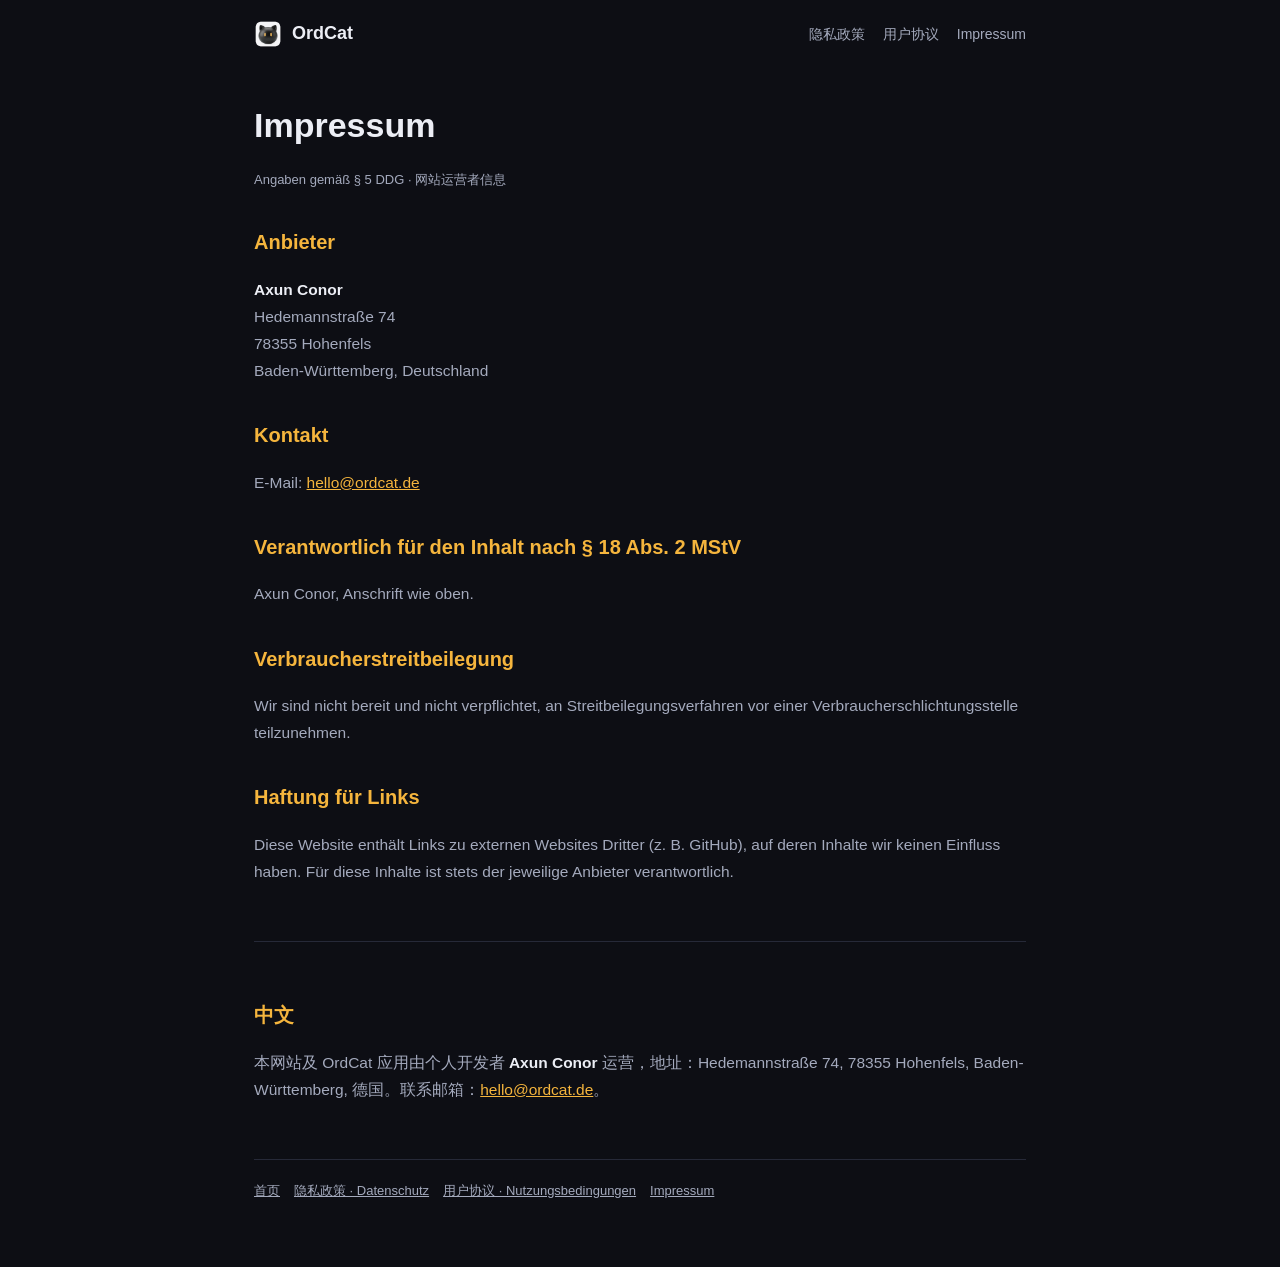
==== impressum.html @ ce361f58 "Fix street name" ====
<!doctype html>
<html lang="zh-CN"><head><meta charset="utf-8"><meta name="viewport" content="width=device-width, initial-scale=1">
<title>Impressum · OrdCat</title><link rel="icon" href="favicon.png"><link rel="stylesheet" href="legal.css"></head>
<body><div class="wrap">
<nav><a class="brand" href="./"><img src="icon.png" alt="">OrdCat</a><span><a href="privacy.html">隐私政策</a><a href="terms.html">用户协议</a><a href="impressum.html">Impressum</a></span></nav>
<h1>Impressum</h1>
<p class="date">Angaben gemäß § 5 DDG · 网站运营者信息</p>
<h2>Anbieter</h2>
<p><b>Axun Conor</b><br>Hedemannstraße 74<br>78355 Hohenfels<br>Baden-Württemberg, Deutschland</p>
<h2>Kontakt</h2>
<p>E-Mail: <a href="mailto:hello@ordcat.de">hello@ordcat.de</a></p>
<h2>Verantwortlich für den Inhalt nach § 18 Abs. 2 MStV</h2>
<p>Axun Conor, Anschrift wie oben.</p>
<h2>Verbraucherstreitbeilegung</h2>
<p>Wir sind nicht bereit und nicht verpflichtet, an Streitbeilegungsverfahren vor einer Verbraucherschlichtungsstelle teilzunehmen.</p>
<h2>Haftung für Links</h2>
<p>Diese Website enthält Links zu externen Websites Dritter (z. B. GitHub), auf deren Inhalte wir keinen Einfluss haben. Für diese Inhalte ist stets der jeweilige Anbieter verantwortlich.</p>
<hr>
<h2>中文</h2>
<p>本网站及 OrdCat 应用由个人开发者 <b>Axun Conor</b> 运营，地址：Hedemannstraße 74, 78355 Hohenfels, Baden-Württemberg, 德国。联系邮箱：<a href="mailto:hello@ordcat.de">hello@ordcat.de</a>。</p>

<footer><a href="./">首页</a><a href="privacy.html">隐私政策 · Datenschutz</a><a href="terms.html">用户协议 · Nutzungsbedingungen</a><a href="impressum.html">Impressum</a></footer>
</div></body></html>
---- legal.css ----
:root{--bg:#0d0e14;--card:#161822;--line:#262938;--fg:#eceef5;--mute:#a4aabd;--amber:#f5b53d}
*{box-sizing:border-box}body{margin:0;background:var(--bg);color:var(--fg);font:15.5px/1.75 -apple-system,BlinkMacSystemFont,"PingFang SC","Hiragino Sans GB","Microsoft YaHei",sans-serif;-webkit-font-smoothing:antialiased}
.wrap{max-width:820px;margin:0 auto;padding:0 24px 64px}
nav{display:flex;align-items:center;justify-content:space-between;height:68px}
nav a{color:var(--mute);text-decoration:none;font-size:14px;margin-left:18px}
.brand{display:flex;align-items:center;gap:10px;font-weight:700;font-size:18px;color:var(--fg)!important;margin:0!important}
.brand img{width:28px;height:28px;border-radius:8px}
h1{font-size:34px;margin:28px 0 4px}h2{font-size:20px;margin:34px 0 8px;color:var(--amber)}h3{font-size:16px;margin:22px 0 6px}
p,li{color:var(--mute)}b,strong{color:var(--fg)}a{color:var(--amber)}
.date{color:var(--mute);font-size:13px}
.lang{display:inline-block;margin:6px 0 0;font-size:14px}.lang a{margin-right:14px}
hr{border:0;border-top:1px solid var(--line);margin:56px 0}
table{border-collapse:collapse;width:100%;font-size:14px;margin:10px 0}td,th{border:1px solid var(--line);padding:8px 10px;text-align:left;vertical-align:top;color:var(--mute)}th{color:var(--fg);background:var(--card)}
footer{color:var(--mute);font-size:13px;margin-top:56px;border-top:1px solid var(--line);padding-top:20px}footer a{color:var(--mute);margin-right:14px}
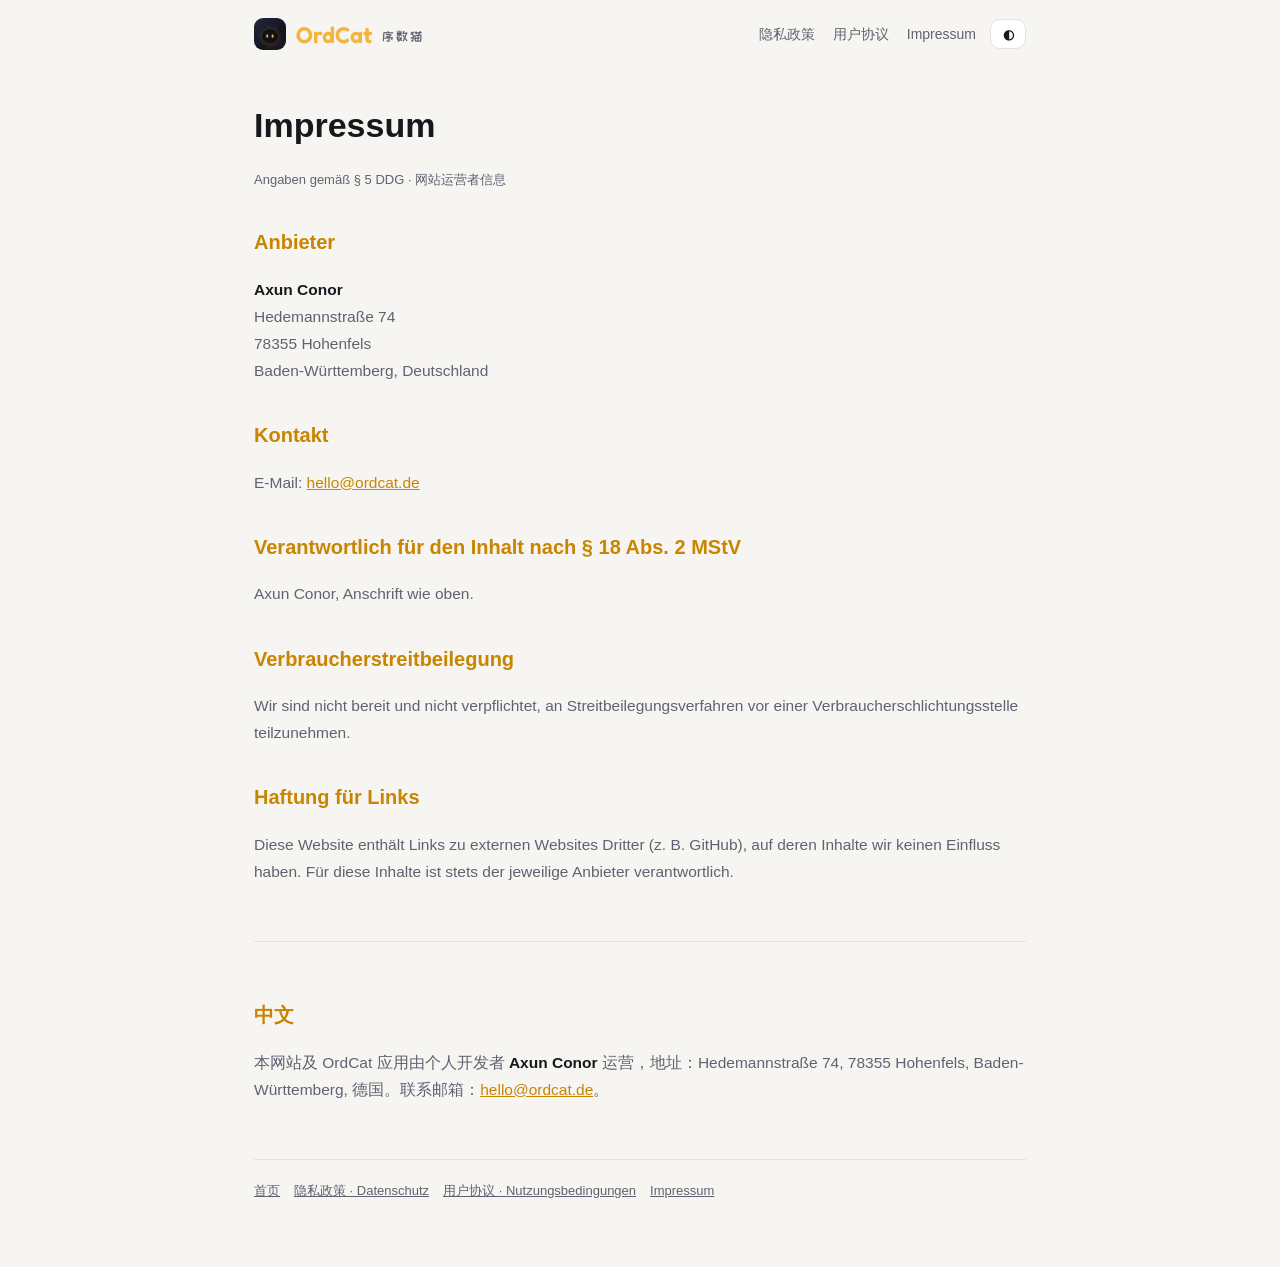
==== commit 9f20d740: "Logo, live cat, i18n, theme" ====
--- a/impressum.html
+++ b/impressum.html
@@ -1,8 +1,8 @@
 <!doctype html>
 <html lang="zh-CN"><head><meta charset="utf-8"><meta name="viewport" content="width=device-width, initial-scale=1">
-<title>Impressum · OrdCat</title><link rel="icon" href="favicon.png"><link rel="stylesheet" href="legal.css"></head>
+<title>Impressum · OrdCat</title><link rel="icon" href="favicon.png"><link rel="stylesheet" href="legal.css"><script src="theme.js"></script></head>
 <body><div class="wrap">
-<nav><a class="brand" href="./"><img src="icon.png" alt="">OrdCat</a><span><a href="privacy.html">隐私政策</a><a href="terms.html">用户协议</a><a href="impressum.html">Impressum</a></span></nav>
+<nav><a class="brand" href="./"><img src="icon.png" alt="OrdCat"><span class="wm">OrdCat</span><span class="cn">序数猫</span></a><span><a href="privacy.html">隐私政策</a><a href="terms.html">用户协议</a><a href="impressum.html">Impressum</a><button class="tg" id="themeBtn" onclick="ocCycleTheme()">◐</button></span></nav>
 <h1>Impressum</h1>
 <p class="date">Angaben gemäß § 5 DDG · 网站运营者信息</p>
 <h2>Anbieter</h2>
--- a/legal.css
+++ b/legal.css
@@ -1,10 +1,17 @@
-:root{--bg:#0d0e14;--card:#161822;--line:#262938;--fg:#eceef5;--mute:#a4aabd;--amber:#f5b53d}
+@font-face{font-family:Fredoka;src:url(fredoka.woff2) format("woff2");font-weight:300 700;font-display:swap}
+@font-face{font-family:KuaiLe;src:url(kuaile-logo.woff2) format("woff2");font-display:swap}
+:root,[data-theme=dark]{--bg:#0d0e14;--card:#161822;--line:#262938;--fg:#eceef5;--mute:#a4aabd;--amber:#f5b53d}
+[data-theme=light]{--bg:#f6f5f2;--card:#ffffff;--line:#e6e3dc;--fg:#18181c;--mute:#5f6270;--amber:#c98400}
 *{box-sizing:border-box}body{margin:0;background:var(--bg);color:var(--fg);font:15.5px/1.75 -apple-system,BlinkMacSystemFont,"PingFang SC","Hiragino Sans GB","Microsoft YaHei",sans-serif;-webkit-font-smoothing:antialiased}
 .wrap{max-width:820px;margin:0 auto;padding:0 24px 64px}
 nav{display:flex;align-items:center;justify-content:space-between;height:68px}
 nav a{color:var(--mute);text-decoration:none;font-size:14px;margin-left:18px}
-.brand{display:flex;align-items:center;gap:10px;font-weight:700;font-size:18px;color:var(--fg)!important;margin:0!important}
-.brand img{width:28px;height:28px;border-radius:8px}
+.brand{display:flex;align-items:center;gap:10px;text-decoration:none;margin:0!important}
+.brand img{width:32px;height:32px;border-radius:9px}
+.brand .wm{font-family:Fredoka,sans-serif;font-weight:600;font-size:23px;color:#f5b53d;line-height:1}
+.brand .cn{font-family:KuaiLe,sans-serif;font-size:13px;color:var(--mute);letter-spacing:2px;line-height:1;padding-top:4px}
+.tg{margin-left:14px;height:30px;min-width:36px;border-radius:10px;border:1px solid var(--line);background:var(--card);color:var(--fg);font:600 13px/28px -apple-system,sans-serif;cursor:pointer}
+nav>span{display:flex;align-items:center}
 h1{font-size:34px;margin:28px 0 4px}h2{font-size:20px;margin:34px 0 8px;color:var(--amber)}h3{font-size:16px;margin:22px 0 6px}
 p,li{color:var(--mute)}b,strong{color:var(--fg)}a{color:var(--amber)}
 .date{color:var(--mute);font-size:13px}
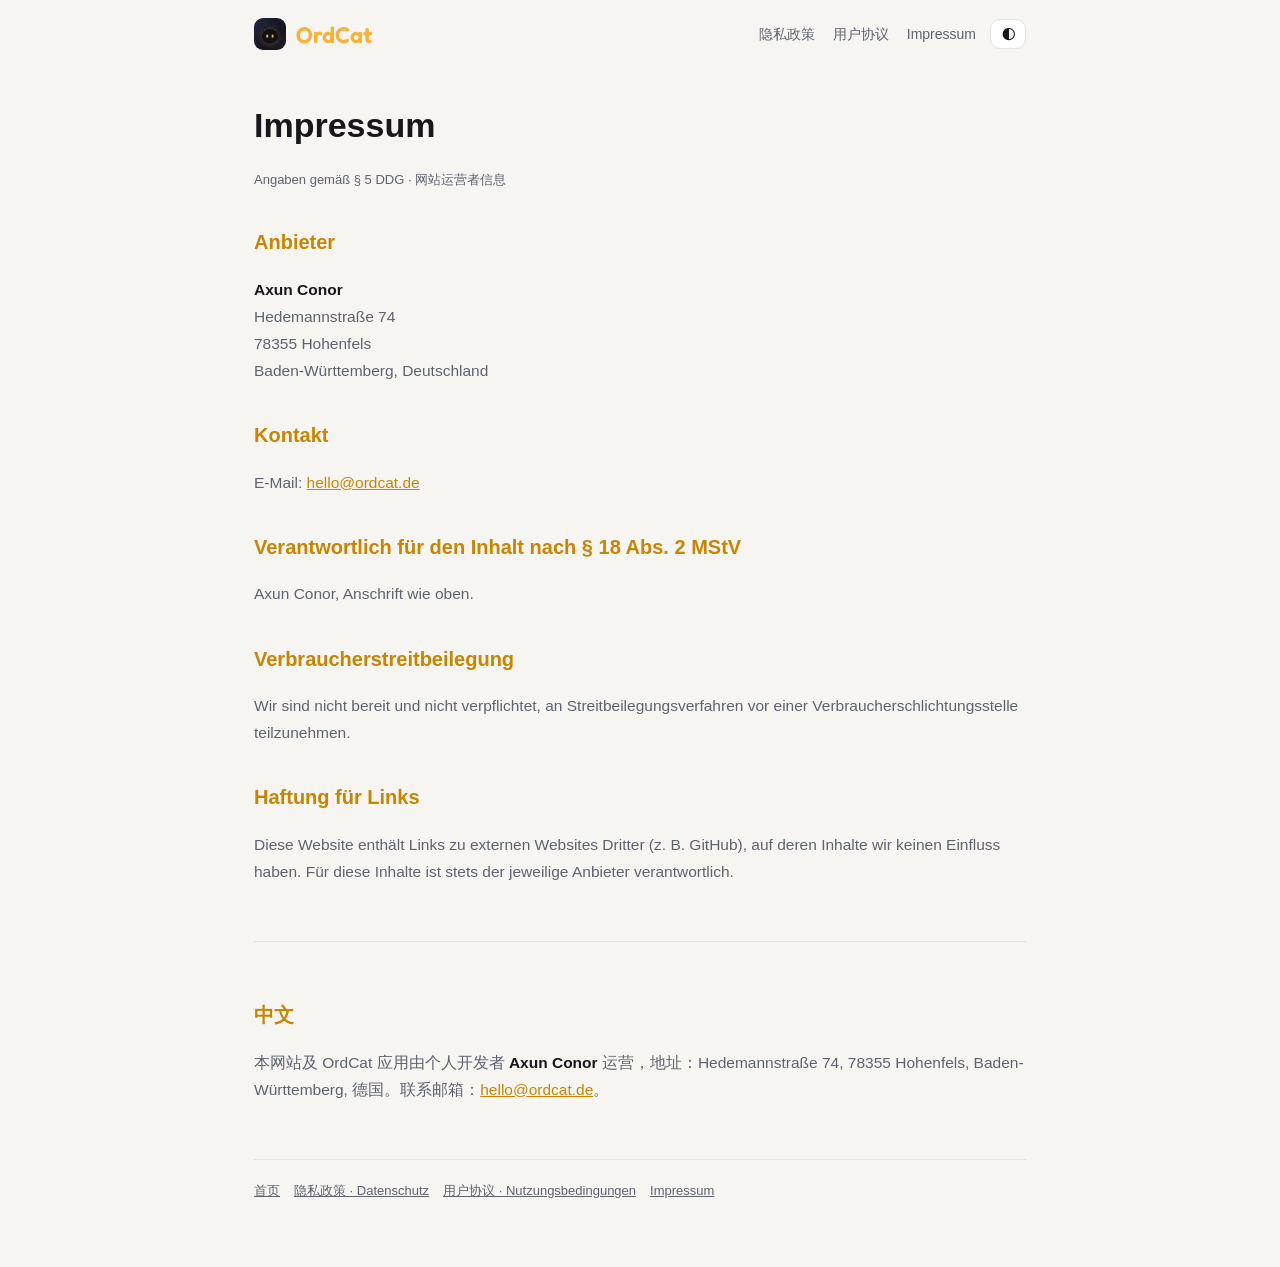
==== commit ea3cd782: "Hero cat matches the app; drop CN subtitle" ====
--- a/impressum.html
+++ b/impressum.html
@@ -2,7 +2,7 @@
 <html lang="zh-CN"><head><meta charset="utf-8"><meta name="viewport" content="width=device-width, initial-scale=1">
 <title>Impressum · OrdCat</title><link rel="icon" href="favicon.png"><link rel="stylesheet" href="legal.css"><script src="theme.js"></script></head>
 <body><div class="wrap">
-<nav><a class="brand" href="./"><img src="icon.png" alt="OrdCat"><span class="wm">OrdCat</span><span class="cn">序数猫</span></a><span><a href="privacy.html">隐私政策</a><a href="terms.html">用户协议</a><a href="impressum.html">Impressum</a><button class="tg" id="themeBtn" onclick="ocCycleTheme()">◐</button></span></nav>
+<nav><a class="brand" href="./"><img src="icon.png" alt="OrdCat"><span class="wm">OrdCat</span></a><span><a href="privacy.html">隐私政策</a><a href="terms.html">用户协议</a><a href="impressum.html">Impressum</a><button class="tg" id="themeBtn" onclick="ocCycleTheme()">◐</button></span></nav>
 <h1>Impressum</h1>
 <p class="date">Angaben gemäß § 5 DDG · 网站运营者信息</p>
 <h2>Anbieter</h2>
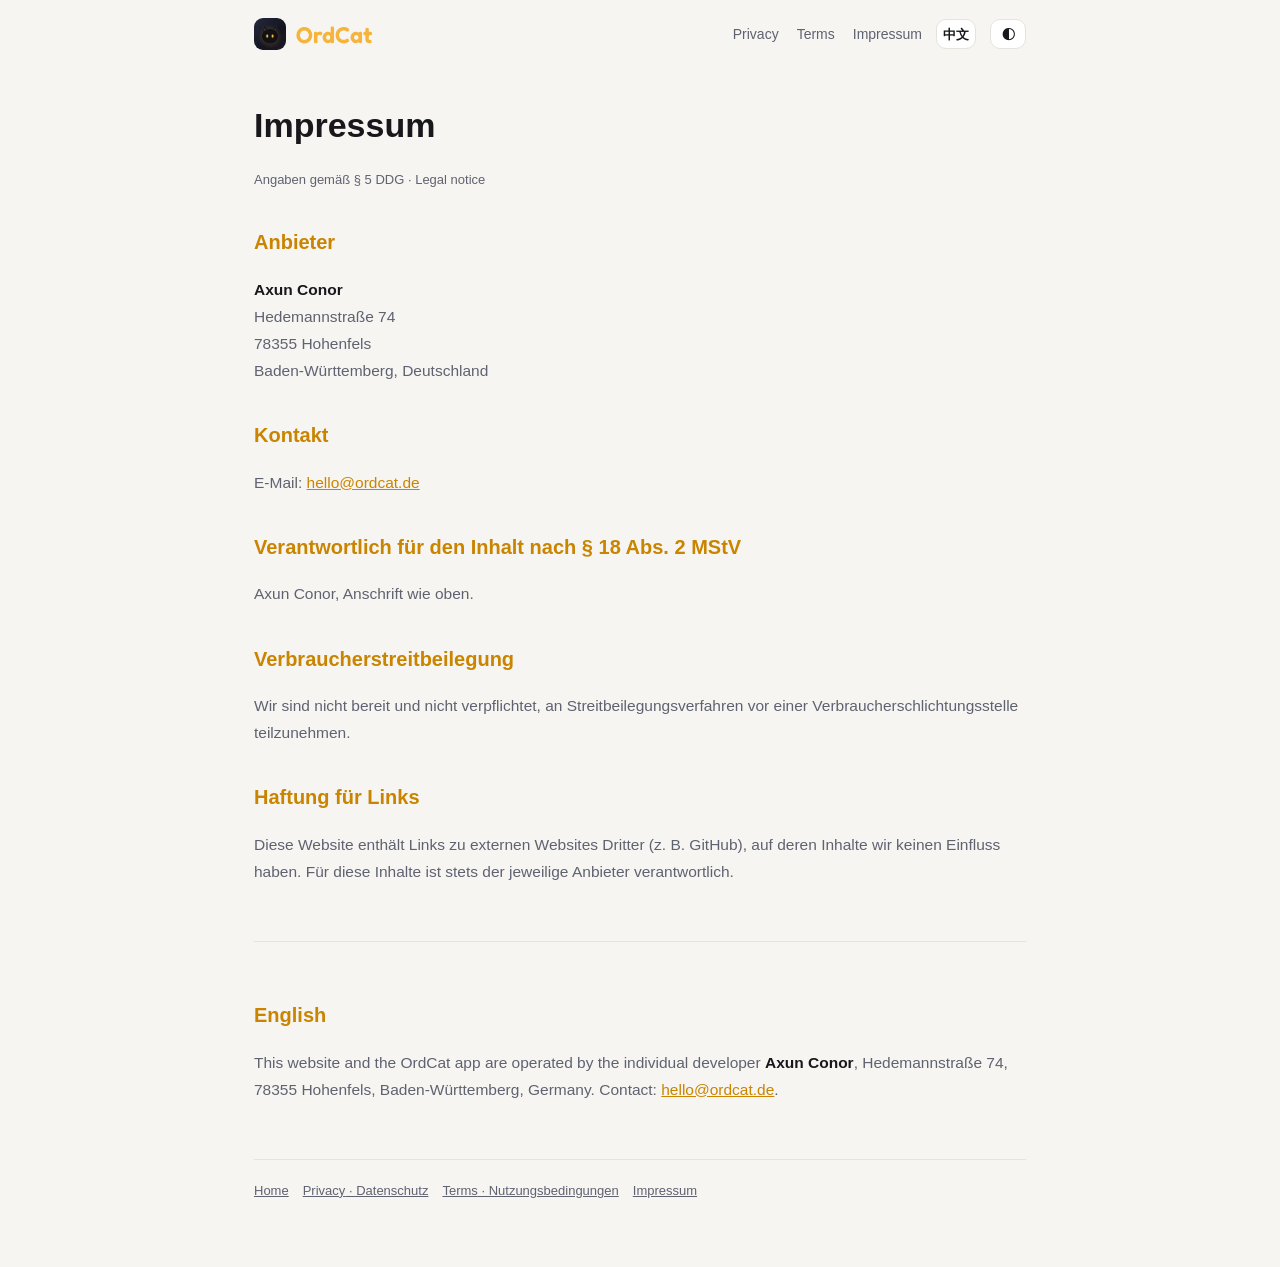
==== commit 23e55afd: "English version: no Chinese; EN legal pages; footer" ====
--- a/impressum.html
+++ b/impressum.html
@@ -1,10 +1,10 @@
 <!doctype html>
 <html lang="zh-CN"><head><meta charset="utf-8"><meta name="viewport" content="width=device-width, initial-scale=1">
-<title>Impressum · OrdCat</title><link rel="icon" href="favicon.png"><link rel="stylesheet" href="legal.css"><script src="theme.js"></script></head>
+<title>Impressum · OrdCat</title><link rel="icon" href="favicon.png"><link rel="stylesheet" href="legal.css"><script>window.OC_I18N={__title:"Impressum · Legal notice · OrdCat"}</script><script src="theme.js"></script></head>
 <body><div class="wrap">
-<nav><a class="brand" href="./"><img src="icon.png" alt="OrdCat"><span class="wm">OrdCat</span></a><span><a href="privacy.html">隐私政策</a><a href="terms.html">用户协议</a><a href="impressum.html">Impressum</a><button class="tg" id="themeBtn" onclick="ocCycleTheme()">◐</button></span></nav>
+<nav><a class="brand" href="./"><img src="icon.png" alt="OrdCat"><span class="wm">OrdCat</span></a><span><a href="privacy.html"><span class="zh">隐私政策</span><span class="en">Privacy</span></a><a href="terms.html"><span class="zh">用户协议</span><span class="en">Terms</span></a><a href="impressum.html">Impressum</a><button class="tg" id="langBtn" onclick="ocToggleLang()">EN</button><button class="tg" id="themeBtn" onclick="ocCycleTheme()">◐</button></span></nav>
 <h1>Impressum</h1>
-<p class="date">Angaben gemäß § 5 DDG · 网站运营者信息</p>
+<p class="date">Angaben gemäß § 5 DDG<span class="zh"> · 网站运营者信息</span><span class="en"> · Legal notice</span></p>
 <h2>Anbieter</h2>
 <p><b>Axun Conor</b><br>Hedemannstraße 74<br>78355 Hohenfels<br>Baden-Württemberg, Deutschland</p>
 <h2>Kontakt</h2>
@@ -15,9 +15,12 @@
 <p>Wir sind nicht bereit und nicht verpflichtet, an Streitbeilegungsverfahren vor einer Verbraucherschlichtungsstelle teilzunehmen.</p>
 <h2>Haftung für Links</h2>
 <p>Diese Website enthält Links zu externen Websites Dritter (z. B. GitHub), auf deren Inhalte wir keinen Einfluss haben. Für diese Inhalte ist stets der jeweilige Anbieter verantwortlich.</p>
-<hr>
+<div class="zh"><hr>
 <h2>中文</h2>
-<p>本网站及 OrdCat 应用由个人开发者 <b>Axun Conor</b> 运营，地址：Hedemannstraße 74, 78355 Hohenfels, Baden-Württemberg, 德国。联系邮箱：<a href="mailto:hello@ordcat.de">hello@ordcat.de</a>。</p>
+<p>本网站及 OrdCat 应用由个人开发者 <b>Axun Conor</b> 运营，地址：Hedemannstraße 74, 78355 Hohenfels, Baden-Württemberg, 德国。联系邮箱：<a href="mailto:hello@ordcat.de">hello@ordcat.de</a>。</p></div>
+<div class="en"><hr>
+<h2>English</h2>
+<p>This website and the OrdCat app are operated by the individual developer <b>Axun Conor</b>, Hedemannstraße 74, 78355 Hohenfels, Baden-Württemberg, Germany. Contact: <a href="mailto:hello@ordcat.de">hello@ordcat.de</a>.</p></div>
 
-<footer><a href="./">首页</a><a href="privacy.html">隐私政策 · Datenschutz</a><a href="terms.html">用户协议 · Nutzungsbedingungen</a><a href="impressum.html">Impressum</a></footer>
+<footer><a href="./"><span class="zh">首页</span><span class="en">Home</span></a><a href="privacy.html"><span class="zh">隐私政策</span><span class="en">Privacy</span> · Datenschutz</a><a href="terms.html"><span class="zh">用户协议</span><span class="en">Terms</span> · Nutzungsbedingungen</a><a href="impressum.html">Impressum</a></footer>
 </div></body></html>
--- a/legal.css
+++ b/legal.css
@@ -19,3 +19,5 @@
 hr{border:0;border-top:1px solid var(--line);margin:56px 0}
 table{border-collapse:collapse;width:100%;font-size:14px;margin:10px 0}td,th{border:1px solid var(--line);padding:8px 10px;text-align:left;vertical-align:top;color:var(--mute)}th{color:var(--fg);background:var(--card)}
 footer{color:var(--mute);font-size:13px;margin-top:56px;border-top:1px solid var(--line);padding-top:20px}footer a{color:var(--mute);margin-right:14px}
+
+html:not([data-lang=en]) .en{display:none!important}[data-lang=en] .zh{display:none!important}
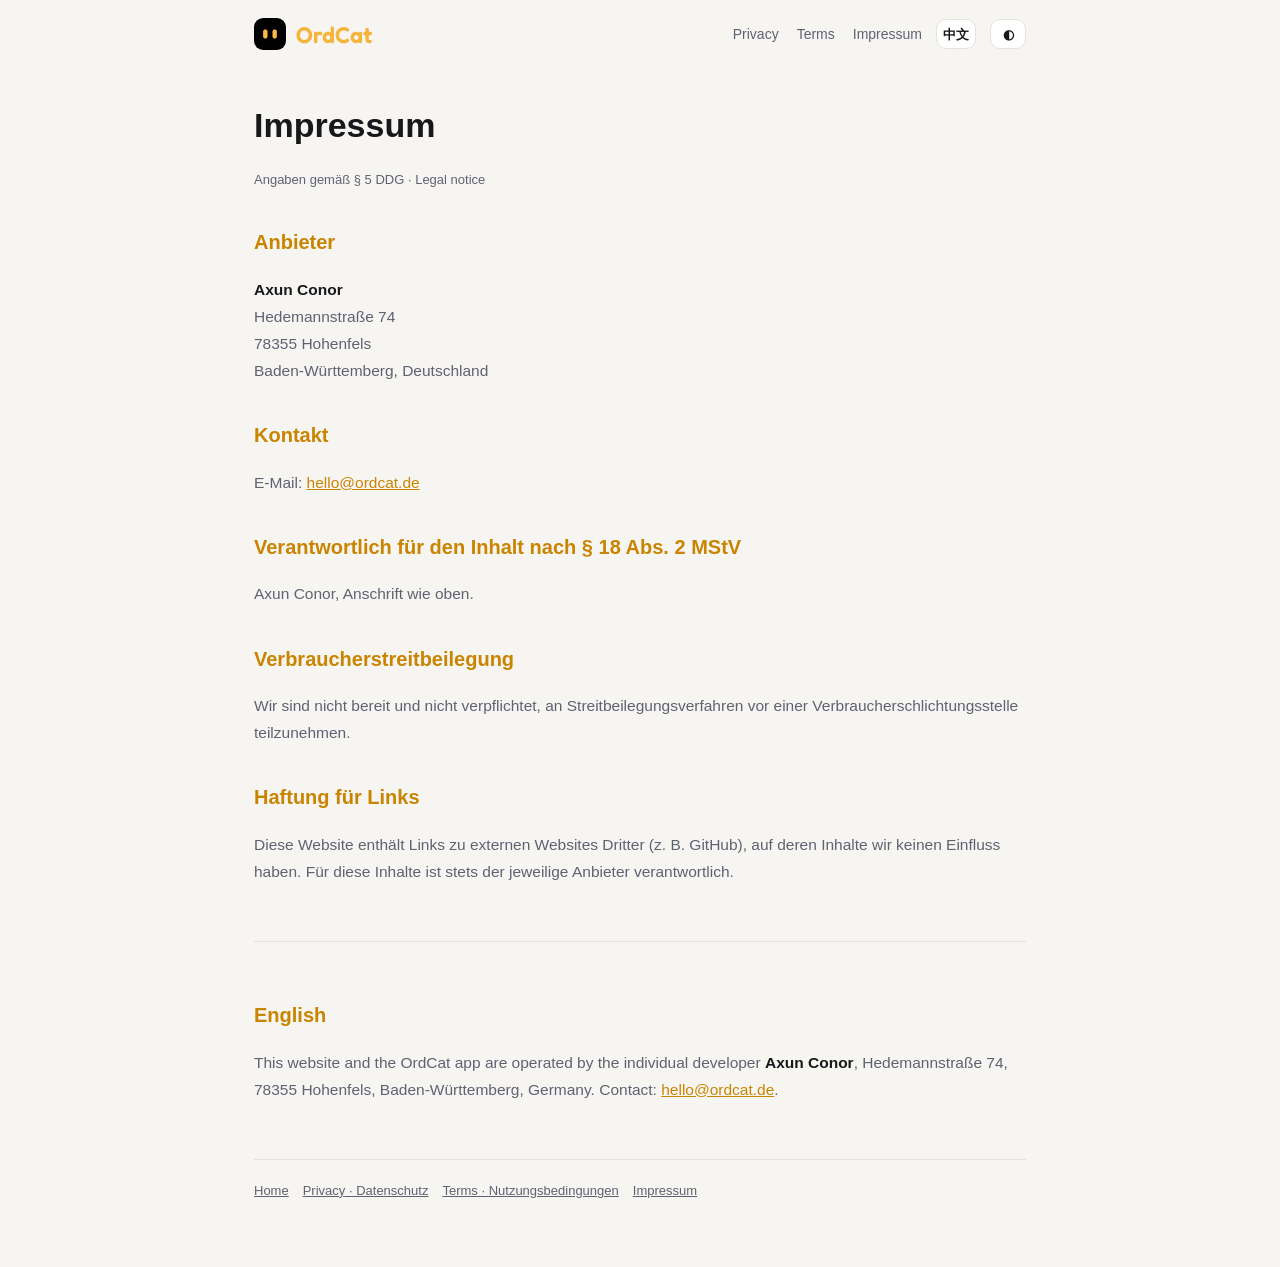
==== commit 1ea55555: "New eyes logo" ====
--- a/impressum.html
+++ b/impressum.html
@@ -1,8 +1,8 @@
 <!doctype html>
 <html lang="zh-CN"><head><meta charset="utf-8"><meta name="viewport" content="width=device-width, initial-scale=1">
-<title>Impressum · OrdCat</title><link rel="icon" href="favicon.png"><link rel="stylesheet" href="legal.css"><script>window.OC_I18N={__title:"Impressum · Legal notice · OrdCat"}</script><script src="theme.js"></script></head>
+<title>Impressum · OrdCat</title><link rel="icon" href="logo.svg" type="image/svg+xml"><link rel="icon" href="favicon.png" sizes="64x64"><link rel="stylesheet" href="legal.css"><script>window.OC_I18N={__title:"Impressum · Legal notice · OrdCat"}</script><script src="theme.js"></script></head>
 <body><div class="wrap">
-<nav><a class="brand" href="./"><img src="icon.png" alt="OrdCat"><span class="wm">OrdCat</span></a><span><a href="privacy.html"><span class="zh">隐私政策</span><span class="en">Privacy</span></a><a href="terms.html"><span class="zh">用户协议</span><span class="en">Terms</span></a><a href="impressum.html">Impressum</a><button class="tg" id="langBtn" onclick="ocToggleLang()">EN</button><button class="tg" id="themeBtn" onclick="ocCycleTheme()">◐</button></span></nav>
+<nav><a class="brand" href="./"><img src="logo.svg" alt="OrdCat"><span class="wm">OrdCat</span></a><span><a href="privacy.html"><span class="zh">隐私政策</span><span class="en">Privacy</span></a><a href="terms.html"><span class="zh">用户协议</span><span class="en">Terms</span></a><a href="impressum.html">Impressum</a><button class="tg" id="langBtn" onclick="ocToggleLang()">EN</button><button class="tg" id="themeBtn" onclick="ocCycleTheme()">◐</button></span></nav>
 <h1>Impressum</h1>
 <p class="date">Angaben gemäß § 5 DDG<span class="zh"> · 网站运营者信息</span><span class="en"> · Legal notice</span></p>
 <h2>Anbieter</h2>
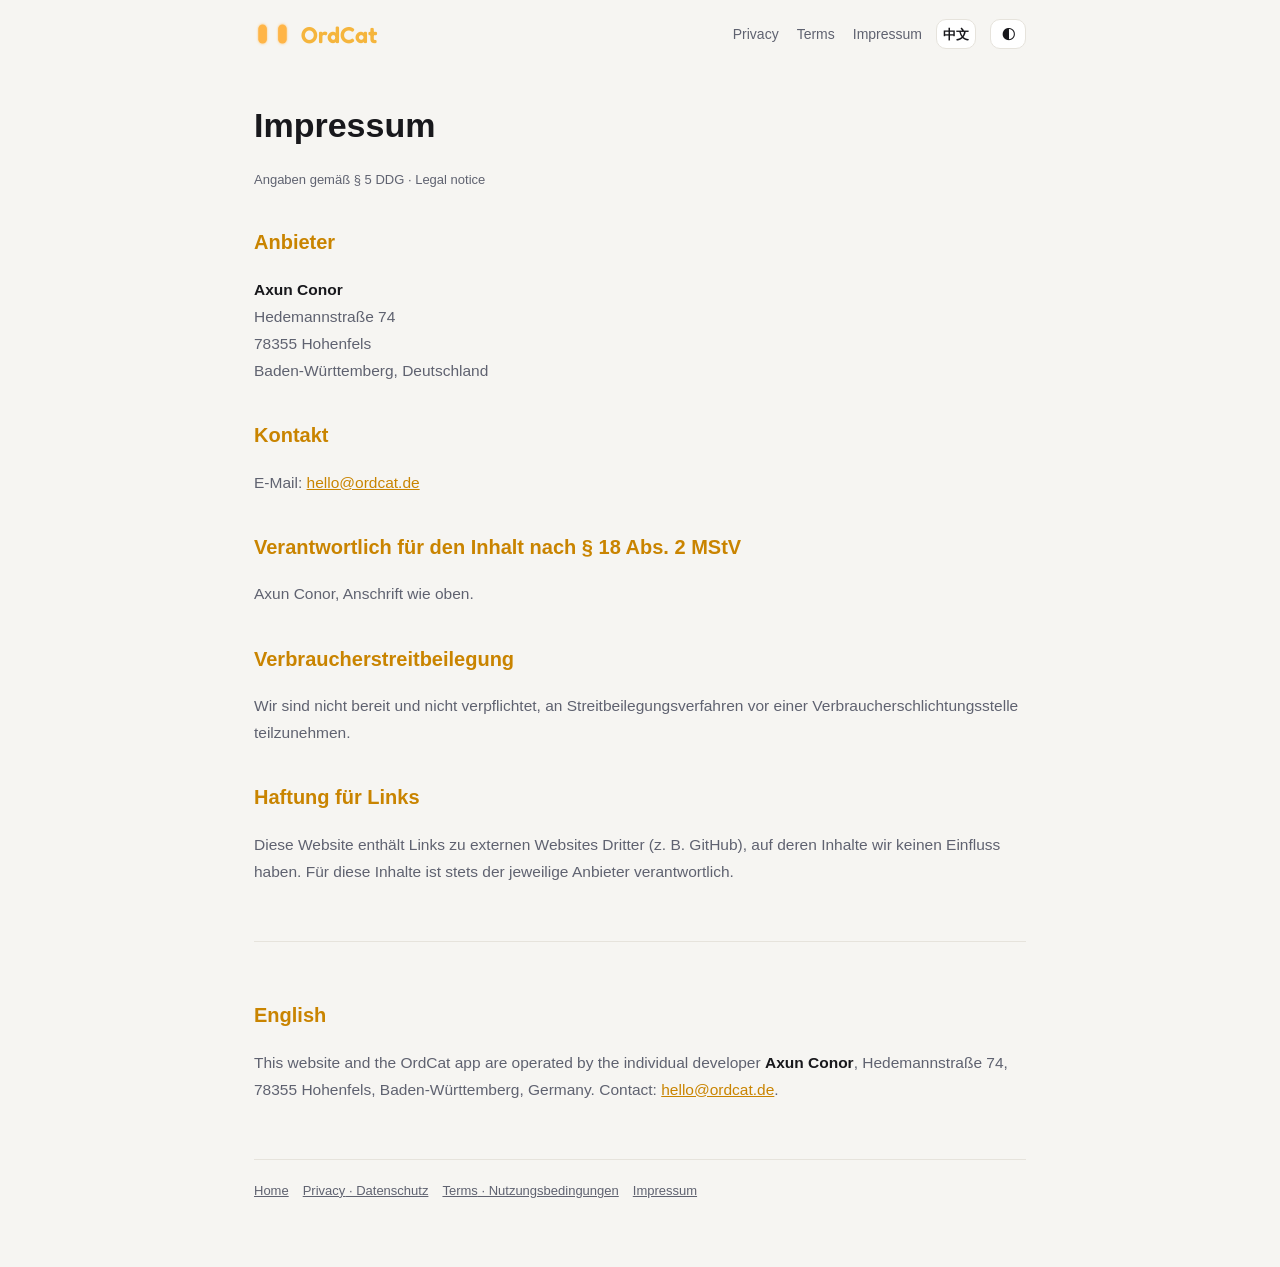
==== commit d2d87ad7: "Nav: transparent capsule eyes" ====
--- a/impressum.html
+++ b/impressum.html
@@ -2,7 +2,7 @@
 <html lang="zh-CN"><head><meta charset="utf-8"><meta name="viewport" content="width=device-width, initial-scale=1">
 <title>Impressum · OrdCat</title><link rel="icon" href="logo.svg" type="image/svg+xml"><link rel="icon" href="favicon.png" sizes="64x64"><link rel="stylesheet" href="legal.css"><script>window.OC_I18N={__title:"Impressum · Legal notice · OrdCat"}</script><script src="theme.js"></script></head>
 <body><div class="wrap">
-<nav><a class="brand" href="./"><img src="logo.svg" alt="OrdCat"><span class="wm">OrdCat</span></a><span><a href="privacy.html"><span class="zh">隐私政策</span><span class="en">Privacy</span></a><a href="terms.html"><span class="zh">用户协议</span><span class="en">Terms</span></a><a href="impressum.html">Impressum</a><button class="tg" id="langBtn" onclick="ocToggleLang()">EN</button><button class="tg" id="themeBtn" onclick="ocCycleTheme()">◐</button></span></nav>
+<nav><a class="brand" href="./"><img class="eyes" src="eyes.svg" alt="OrdCat"><span class="wm">OrdCat</span></a><span><a href="privacy.html"><span class="zh">隐私政策</span><span class="en">Privacy</span></a><a href="terms.html"><span class="zh">用户协议</span><span class="en">Terms</span></a><a href="impressum.html">Impressum</a><button class="tg" id="langBtn" onclick="ocToggleLang()">EN</button><button class="tg" id="themeBtn" onclick="ocCycleTheme()">◐</button></span></nav>
 <h1>Impressum</h1>
 <p class="date">Angaben gemäß § 5 DDG<span class="zh"> · 网站运营者信息</span><span class="en"> · Legal notice</span></p>
 <h2>Anbieter</h2>
--- a/legal.css
+++ b/legal.css
@@ -7,7 +7,7 @@
 nav{display:flex;align-items:center;justify-content:space-between;height:68px}
 nav a{color:var(--mute);text-decoration:none;font-size:14px;margin-left:18px}
 .brand{display:flex;align-items:center;gap:10px;text-decoration:none;margin:0!important}
-.brand img{width:32px;height:32px;border-radius:9px}
+.brand img{width:32px;height:32px;border-radius:9px}.brand img.eyes{width:auto;height:28px;border-radius:0}
 .brand .wm{font-family:Fredoka,sans-serif;font-weight:600;font-size:23px;color:#f5b53d;line-height:1}
 .brand .cn{font-family:KuaiLe,sans-serif;font-size:13px;color:var(--mute);letter-spacing:2px;line-height:1;padding-top:4px}
 .tg{margin-left:14px;height:30px;min-width:36px;border-radius:10px;border:1px solid var(--line);background:var(--card);color:var(--fg);font:600 13px/28px -apple-system,sans-serif;cursor:pointer}
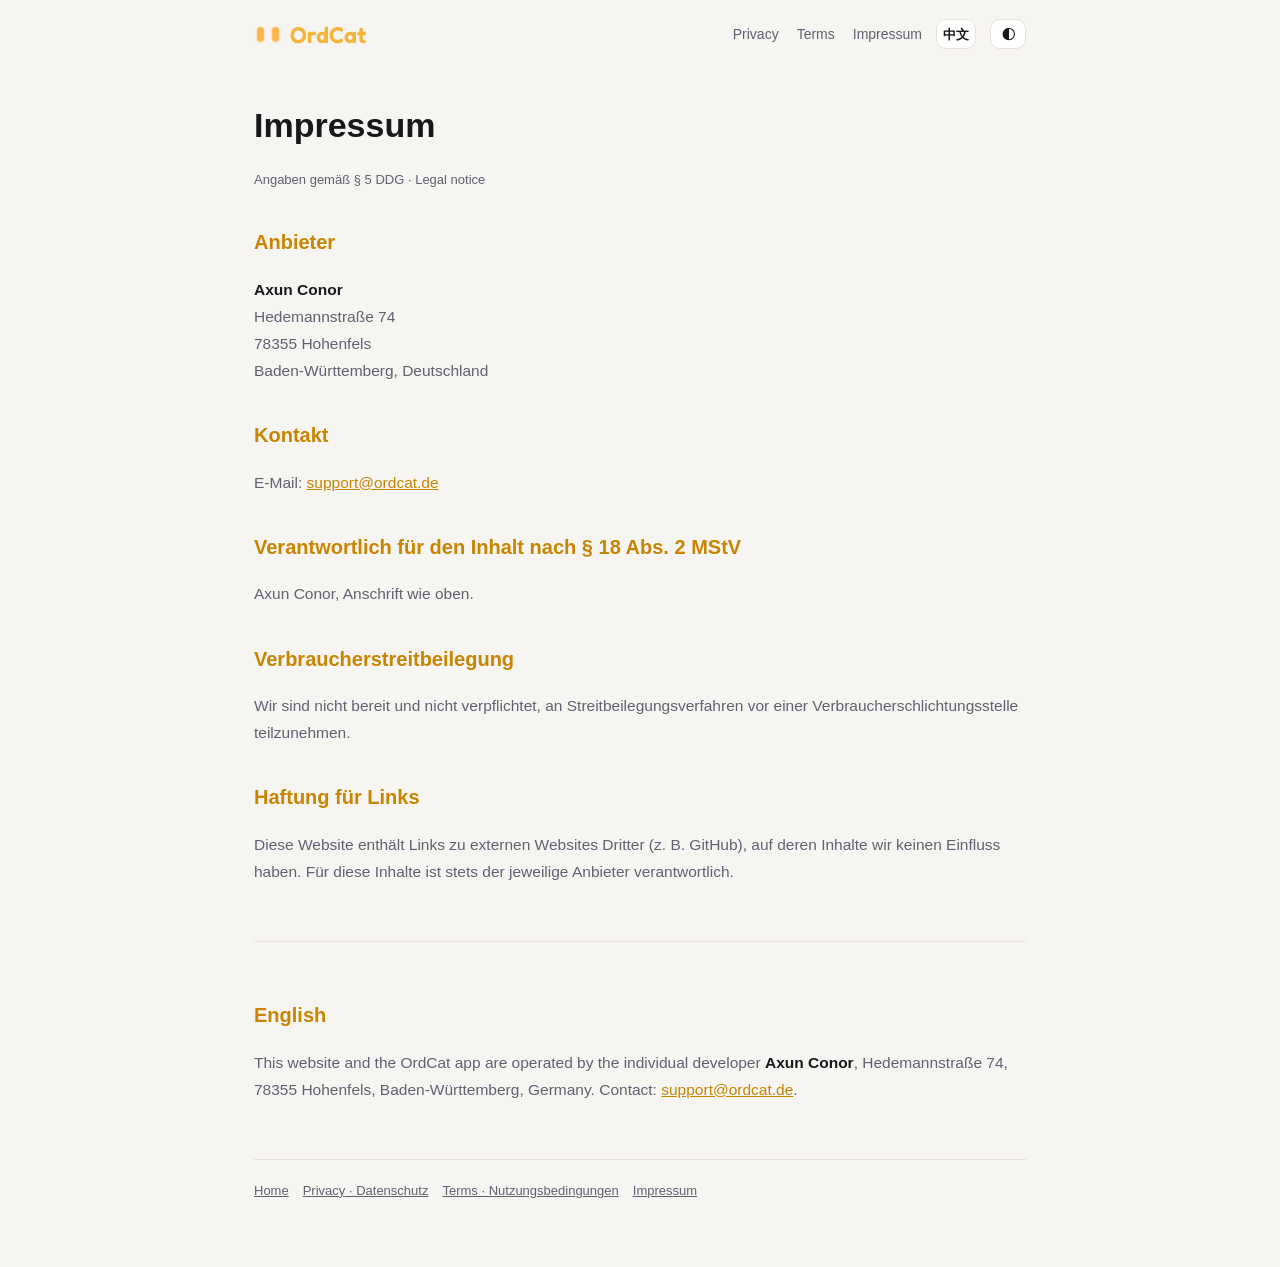
==== commit 72dfba1a: "Legal pages: contact email support@ordcat.de" ====
--- a/impressum.html
+++ b/impressum.html
@@ -8,7 +8,7 @@
 <h2>Anbieter</h2>
 <p><b>Axun Conor</b><br>Hedemannstraße 74<br>78355 Hohenfels<br>Baden-Württemberg, Deutschland</p>
 <h2>Kontakt</h2>
-<p>E-Mail: <a href="mailto:hello@ordcat.de">hello@ordcat.de</a></p>
+<p>E-Mail: <a href="mailto:support@ordcat.de">support@ordcat.de</a></p>
 <h2>Verantwortlich für den Inhalt nach § 18 Abs. 2 MStV</h2>
 <p>Axun Conor, Anschrift wie oben.</p>
 <h2>Verbraucherstreitbeilegung</h2>
@@ -17,10 +17,10 @@
 <p>Diese Website enthält Links zu externen Websites Dritter (z. B. GitHub), auf deren Inhalte wir keinen Einfluss haben. Für diese Inhalte ist stets der jeweilige Anbieter verantwortlich.</p>
 <div class="zh"><hr>
 <h2>中文</h2>
-<p>本网站及 OrdCat 应用由个人开发者 <b>Axun Conor</b> 运营，地址：Hedemannstraße 74, 78355 Hohenfels, Baden-Württemberg, 德国。联系邮箱：<a href="mailto:hello@ordcat.de">hello@ordcat.de</a>。</p></div>
+<p>本网站及 OrdCat 应用由个人开发者 <b>Axun Conor</b> 运营，地址：Hedemannstraße 74, 78355 Hohenfels, Baden-Württemberg, 德国。联系邮箱：<a href="mailto:support@ordcat.de">support@ordcat.de</a>。</p></div>
 <div class="en"><hr>
 <h2>English</h2>
-<p>This website and the OrdCat app are operated by the individual developer <b>Axun Conor</b>, Hedemannstraße 74, 78355 Hohenfels, Baden-Württemberg, Germany. Contact: <a href="mailto:hello@ordcat.de">hello@ordcat.de</a>.</p></div>
+<p>This website and the OrdCat app are operated by the individual developer <b>Axun Conor</b>, Hedemannstraße 74, 78355 Hohenfels, Baden-Württemberg, Germany. Contact: <a href="mailto:support@ordcat.de">support@ordcat.de</a>.</p></div>
 
 <footer><a href="./"><span class="zh">首页</span><span class="en">Home</span></a><a href="privacy.html"><span class="zh">隐私政策</span><span class="en">Privacy</span> · Datenschutz</a><a href="terms.html"><span class="zh">用户协议</span><span class="en">Terms</span> · Nutzungsbedingungen</a><a href="impressum.html">Impressum</a></footer>
 </div></body></html>
--- a/legal.css
+++ b/legal.css
@@ -7,7 +7,7 @@
 nav{display:flex;align-items:center;justify-content:space-between;height:68px}
 nav a{color:var(--mute);text-decoration:none;font-size:14px;margin-left:18px}
 .brand{display:flex;align-items:center;gap:10px;text-decoration:none;margin:0!important}
-.brand img{width:32px;height:32px;border-radius:9px}.brand img.eyes{width:auto;height:28px;border-radius:0}
+.brand img{width:32px;height:32px;border-radius:9px}.brand img.eyes{width:auto;height:21px;border-radius:0;margin-right:-2px}
 .brand .wm{font-family:Fredoka,sans-serif;font-weight:600;font-size:23px;color:#f5b53d;line-height:1}
 .brand .cn{font-family:KuaiLe,sans-serif;font-size:13px;color:var(--mute);letter-spacing:2px;line-height:1;padding-top:4px}
 .tg{margin-left:14px;height:30px;min-width:36px;border-radius:10px;border:1px solid var(--line);background:var(--card);color:var(--fg);font:600 13px/28px -apple-system,sans-serif;cursor:pointer}
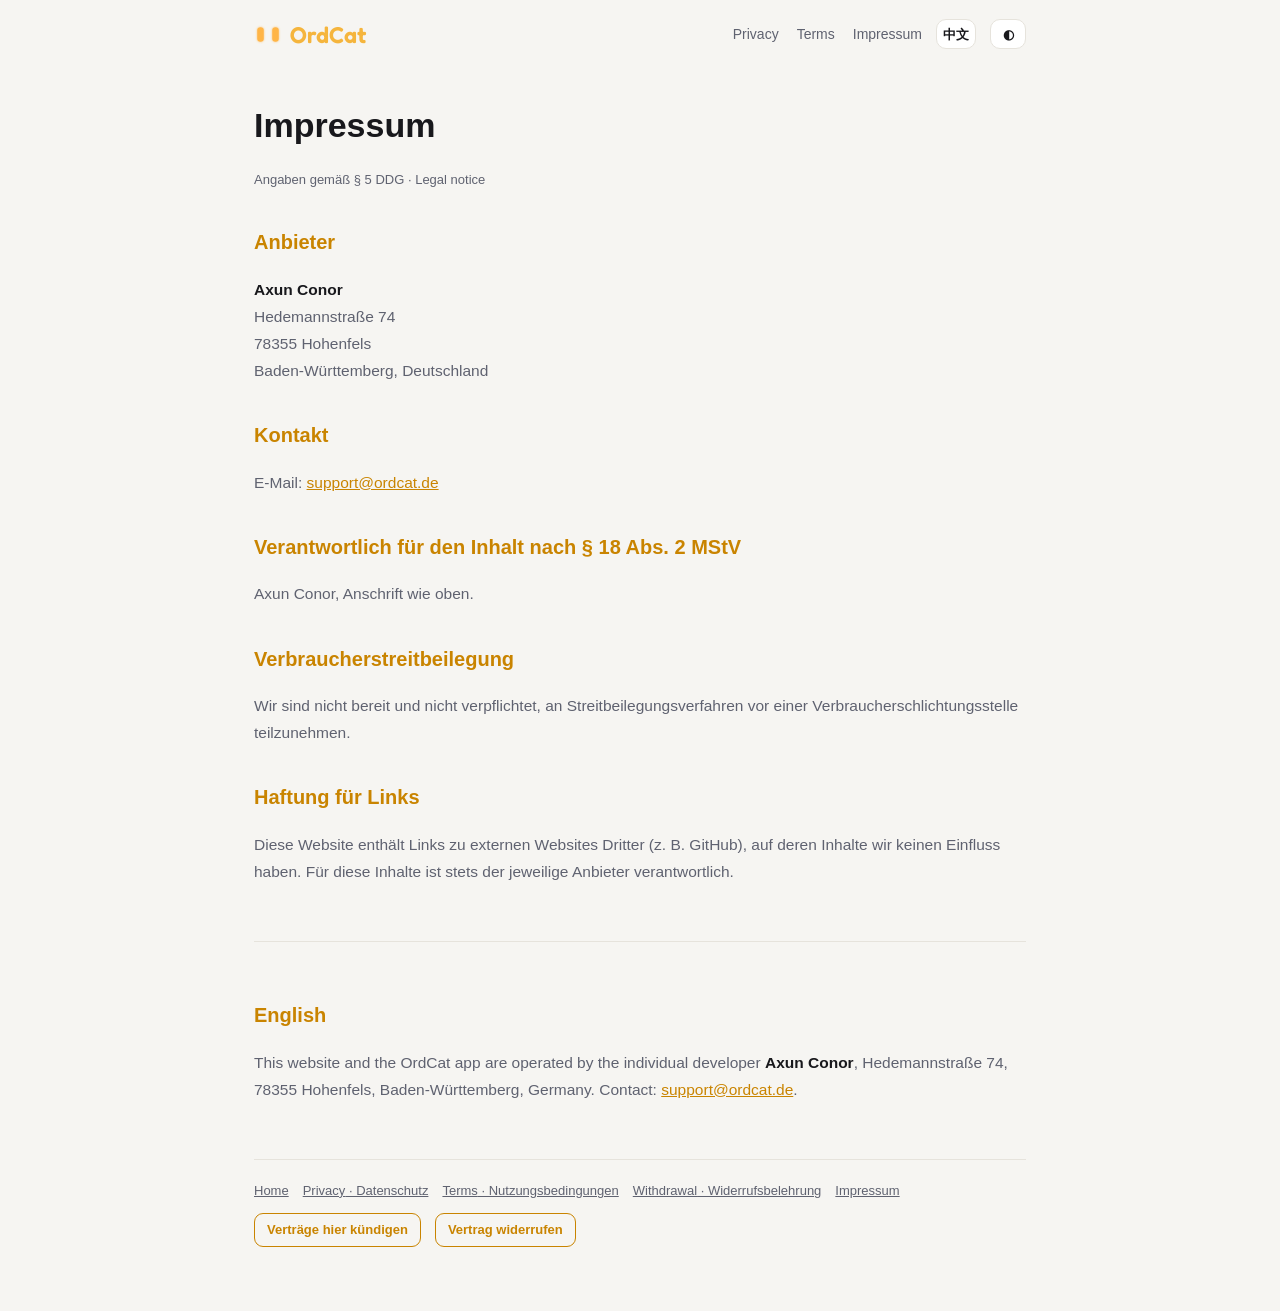
==== commit 2db02566: "Legal: Stripe payment terms, Widerrufsbelehrung + Vertrag widerrufen, Verträge hier kündigen" ====
--- a/impressum.html
+++ b/impressum.html
@@ -22,5 +22,5 @@
 <h2>English</h2>
 <p>This website and the OrdCat app are operated by the individual developer <b>Axun Conor</b>, Hedemannstraße 74, 78355 Hohenfels, Baden-Württemberg, Germany. Contact: <a href="mailto:support@ordcat.de">support@ordcat.de</a>.</p></div>
 
-<footer><a href="./"><span class="zh">首页</span><span class="en">Home</span></a><a href="privacy.html"><span class="zh">隐私政策</span><span class="en">Privacy</span> · Datenschutz</a><a href="terms.html"><span class="zh">用户协议</span><span class="en">Terms</span> · Nutzungsbedingungen</a><a href="impressum.html">Impressum</a></footer>
+<footer><a href="./"><span class="zh">首页</span><span class="en">Home</span></a><a href="privacy.html"><span class="zh">隐私政策</span><span class="en">Privacy</span> · Datenschutz</a><a href="terms.html"><span class="zh">用户协议</span><span class="en">Terms</span> · Nutzungsbedingungen</a><a href="widerruf.html"><span class="zh">撤回说明</span><span class="en">Withdrawal</span> · Widerrufsbelehrung</a><a href="impressum.html">Impressum</a><br><a class="kb" href="kuendigen.html">Verträge hier kündigen</a><a class="kb" href="widerruf.html#widerrufen">Vertrag widerrufen</a></footer>
 </div></body></html>
--- a/legal.css
+++ b/legal.css
@@ -21,3 +21,24 @@
 footer{color:var(--mute);font-size:13px;margin-top:56px;border-top:1px solid var(--line);padding-top:20px}footer a{color:var(--mute);margin-right:14px}
 
 html:not([data-lang=en]) .en{display:none!important}[data-lang=en] .zh{display:none!important}
+
+/* Kündigungsbutton / Widerrufsfunktion (BGB §312k, §356a) */
+a.kb{display:inline-block;margin:10px 14px 0 0;padding:5px 12px;border:1px solid var(--amber);border-radius:9px;color:var(--amber);font-weight:600;text-decoration:none}
+a.kb:hover{background:var(--amber);color:var(--bg)}
+li a.kb,p a.kb{margin:0;padding:1px 8px}
+ol li,ul li{margin:4px 0}
+.form{background:var(--card);border:1px solid var(--line);border-radius:14px;padding:22px 22px 8px;margin:18px 0}
+.form fieldset{border:0;margin:0 0 18px;padding:0}
+.form legend,.form .lb{display:block;color:var(--fg);font-weight:600;margin:0 0 6px}
+.form .sub{display:block;color:var(--mute);font-weight:400;font-size:13px}
+.form label.opt{display:block;color:var(--mute);margin:4px 0;cursor:pointer}
+.form input[type=email],.form input[type=text],.form input[type=date],.form select,.form textarea{width:100%;max-width:520px;padding:9px 11px;border-radius:9px;border:1px solid var(--line);background:var(--bg);color:var(--fg);font:15px -apple-system,BlinkMacSystemFont,"PingFang SC",sans-serif}
+.form textarea{min-height:90px}
+.form .hp{position:absolute;left:-9999px;width:1px;height:1px;overflow:hidden}
+.btnx{display:inline-block;margin:6px 10px 14px 0;padding:11px 22px;border-radius:11px;border:0;background:var(--amber);color:#18181c;font:700 16px -apple-system,BlinkMacSystemFont,sans-serif;cursor:pointer}
+.btnx.ghost{background:transparent;border:1px solid var(--line);color:var(--fg);font-weight:600;font-size:14px}
+.btnx[disabled]{opacity:.6;cursor:wait}
+.err{color:#e5534b}
+.okbox{border:2px solid var(--amber);border-radius:14px;padding:18px 22px;margin:18px 0}
+.hidden{display:none!important}
+@media print{nav,footer,.noprint,.tg{display:none!important}body{background:#fff;color:#000}p,li,td,th{color:#000}.okbox{border-color:#000}}
